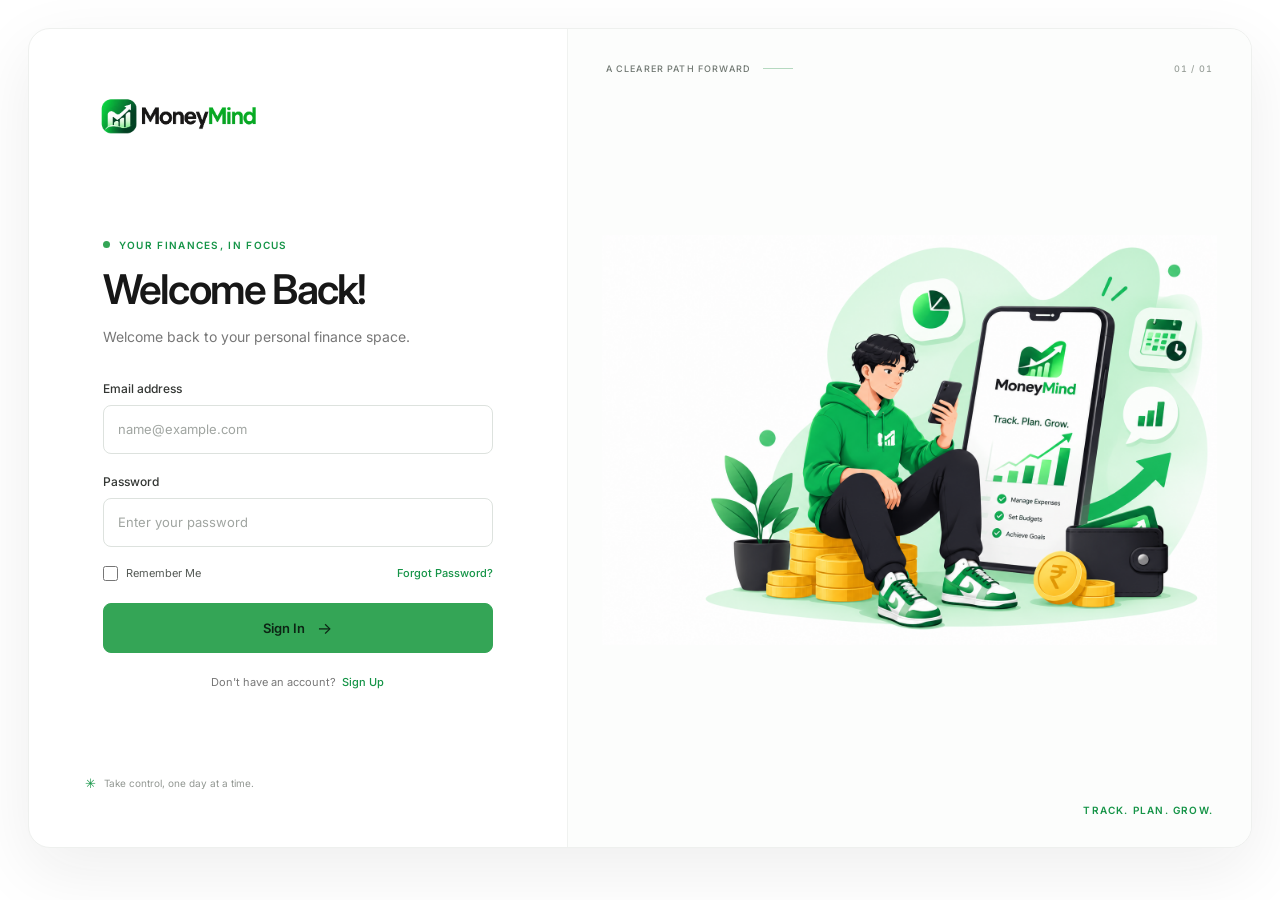
==== index.html @ e85c2cfb "create index page" ====
<!DOCTYPE html>
<html lang="en">
<head>
    <meta charset="UTF-8">
    <meta name="viewport" content="width=device-width, initial-scale=1.0">
    <meta name="theme-color" content="#FFFFFF">
    <meta name="description" content="Sign in to your MoneyMind personal finance space.">
    <title>Sign in — MoneyMind</title>
    <link rel="icon" type="image/png" href="images/MoneyMind%20Growth%20Monogram.png">
    <link rel="preconnect" href="https://fonts.googleapis.com">
    <link rel="preconnect" href="https://fonts.gstatic.com" crossorigin>
    <link href="https://fonts.googleapis.com/css2?family=Inter:wght@400;500;600;700&display=swap" rel="stylesheet">
    <link rel="stylesheet" href="style.css">
</head>
<body>
    <main class="login-shell">
        <section class="form-panel" aria-labelledby="login-title">
            <header class="brand-header">
                <a class="brand" href="#" aria-label="MoneyMind home">
                    <img src="images/moneyMind%20banner.png" alt="MoneyMind">
                </a>
            </header>

            <div class="form-content">
                <p class="welcome-label"><span></span> Your finances, in focus</p>
                <h1 id="login-title">Welcome Back!</h1>
                <p class="intro">Welcome back to your personal finance space.</p>

                <form class="login-form" action="dashboard.html" method="get">
                    <div class="field">
                        <label for="email">Email address</label>
                        <input id="email" type="email" autocomplete="email" placeholder="name@example.com">
                    </div>

                    <div class="field">
                        <label for="password">Password</label>
                        <input id="password" type="password" autocomplete="current-password" placeholder="Enter your password">
                    </div>

                    <div class="form-options">
                        <label class="remember-option" for="remember">
                            <input id="remember" type="checkbox">
                            <span>Remember Me</span>
                        </label>
                        <a class="text-link" href="#">Forgot Password?</a>
                    </div>

                    <button class="sign-in-button" type="submit">Sign In <span aria-hidden="true">→</span></button>
                </form>

                <p class="signup-prompt">Don't have an account? <a class="text-link" href="#">Sign Up</a></p>
            </div>

            <footer class="form-footer">
                <span class="secure-mark" aria-hidden="true">✳</span>
                <span>Take control, one day at a time.</span>
            </footer>
        </section>

        <aside class="visual-panel" aria-label="MoneyMind personal finance illustration">
            <div class="visual-heading">
                <span class="visual-kicker">A clearer path forward</span>
                <span class="visual-rule"></span>
                <span class="visual-index">01 / 01</span>
            </div>
            <img class="finance-illustration"
                src="images/MoneyMind%20side_image.png"
                alt="A person using MoneyMind to plan and track their finances">
            <p class="visual-caption">Track. Plan. Grow.</p>
        </aside>
    </main>
</body>
</html>
---- style.css ----
:root {
    color-scheme: light;
    --white: #FFFFFF;
    --black: #171717;
    --green: #34a556;
    --deep-green: #159447;
    --light-green: #EAFBF0;
    --grey: #777777;
    --line: #E8ECE9;
}

* {
    box-sizing: border-box;
}

html {
    min-height: 100%;
    background: var(--white);
}

body {
    min-height: 100vh;
    min-height: 100svh;
    margin: 0;
    padding: 28px;
    background: var(--white);
    color: var(--black);
    font-family: "Inter", Arial, sans-serif;
    -webkit-font-smoothing: antialiased;
}

a {
    color: inherit;
    text-decoration: none;
}

.login-shell {
    display: grid;
    width: min(1320px, 100%);
    min-height: min(820px, calc(100svh - 56px));
    grid-template-columns: minmax(390px, 0.88fr) minmax(0, 1.12fr);
    overflow: hidden;
    margin-inline: auto;
    border: 1px solid #EEF0EE;
    border-radius: 22px;
    background: var(--white);
    box-shadow: 0 22px 68px rgba(23, 23, 23, 0.075);
}

.form-panel {
    display: flex;
    min-width: 0;
    flex-direction: column;
    padding: clamp(32px, 4.4vw, 64px);
}

.brand-header {
    display: flex;
    align-items: flex-start;
}

.brand {
    display: inline-flex;
    align-items: center;
    width: 184px;
}

.brand img {
    display: block;
    width: 100%;
    height: auto;
    object-fit: contain;
}

.form-content {
    width: min(100%, 390px);
    margin: auto;
    padding: 48px 0;
}

.welcome-label {
    display: inline-flex;
    align-items: center;
    gap: 9px;
    margin: 0 0 15px;
    color: var(--deep-green);
    font-size: 10px;
    font-weight: 600;
    letter-spacing: 1.3px;
    text-transform: uppercase;
}

.welcome-label span {
    width: 7px;
    height: 7px;
    border-radius: 50%;
    background: var(--green);
}

h1 {
    margin: 0;
    color: var(--black);
    font-size: clamp(32px, 3.2vw, 42px);
    font-weight: 600;
    letter-spacing: -1.8px;
    line-height: 1.15;
}

.intro {
    margin: 12px 0 0;
    color: var(--grey);
    font-size: 14px;
    line-height: 1.7;
}

.login-form {
    display: grid;
    gap: 20px;
    margin-top: 32px;
}

.field {
    display: grid;
    gap: 9px;
}

.field > label {
    color: #333633;
    font-size: 12px;
    font-weight: 500;
}

.field input {
    width: 100%;
    height: 49px;
    padding: 0 14px;
    border: 1px solid #DDE2DE;
    border-radius: 8px;
    outline: none;
    background: var(--white);
    color: var(--black);
    font: inherit;
    font-size: 13px;
    transition: border-color 180ms ease, box-shadow 180ms ease;
}

.field input::placeholder {
    color: #A0A5A1;
}

.field input:focus {
    border-color: var(--deep-green);
    box-shadow: 0 0 0 3px var(--light-green);
}

.form-options {
    display: flex;
    align-items: center;
    justify-content: space-between;
    gap: 12px;
    margin-top: -1px;
}

.remember-option {
    display: inline-flex;
    align-items: center;
    gap: 8px;
    color: #555A56;
    cursor: pointer;
    font-size: 11px;
}

.remember-option input {
    width: 15px;
    height: 15px;
    margin: 0;
    accent-color: var(--deep-green);
    cursor: pointer;
}

.text-link {
    color: var(--deep-green);
    font-size: 11px;
    font-weight: 500;
    transition: color 160ms ease;
}

.text-link:hover {
    color: #0B6D32;
    text-decoration: underline;
    text-underline-offset: 3px;
}

.text-link:focus-visible,
.brand:focus-visible {
    outline: 2px solid var(--deep-green);
    outline-offset: 4px;
}

.sign-in-button {
    display: flex;
    width: 100%;
    min-height: 50px;
    align-items: center;
    justify-content: center;
    gap: 12px;
    margin-top: 2px;
    border: 1px solid var(--green);
    border-radius: 8px;
    background: var(--green);
    color: #0C2514;
    cursor: pointer;
    font: inherit;
    font-size: 13px;
    font-weight: 600;
    transition: background-color 180ms ease, border-color 180ms ease, transform 180ms ease;
}

.sign-in-button:hover {
    transform: translateY(-1px);
    border-color: var(--deep-green);
    background: #1DD653;
}

.sign-in-button:focus-visible {
    outline: 2px solid var(--deep-green);
    outline-offset: 3px;
}

.sign-in-button span {
    font-size: 16px;
    font-weight: 400;
    transition: transform 180ms ease;
}

.sign-in-button:hover span {
    transform: translateX(3px);
}

.signup-prompt {
    margin: 22px 0 0;
    color: var(--grey);
    text-align: center;
    font-size: 11px;
}

.signup-prompt .text-link {
    margin-left: 3px;
}

.form-footer {
    display: flex;
    align-items: center;
    gap: 8px;
    color: #929792;
    font-size: 10px;
}

.secure-mark {
    color: var(--deep-green);
    font-size: 13px;
}

.visual-panel {
    position: relative;
    display: flex;
    min-width: 0;
    min-height: 660px;
    flex-direction: column;
    align-items: center;
    justify-content: center;
    overflow: hidden;
    border-left: 1px solid #F0F2F0;
    background: #FCFDFC;
    padding: 66px 34px 62px;
}

.visual-heading {
    position: absolute;
    top: 34px;
    right: 38px;
    left: 38px;
    display: flex;
    align-items: center;
    gap: 12px;
    color: #6F7771;
    font-size: 9px;
    font-weight: 500;
    letter-spacing: 1.15px;
    text-transform: uppercase;
}

.visual-rule {
    width: 30px;
    height: 1px;
    background: #B5D9C0;
}

.visual-index {
    margin-left: auto;
    color: #9AA19B;
    font-variant-numeric: tabular-nums;
}

.finance-illustration {
    display: block;
    width: 100%;
    max-width: 700px;
    height: auto;
    max-height: 590px;
    object-fit: contain;
    animation: image-arrive 900ms 100ms ease both;
}

.visual-caption {
    position: absolute;
    right: 38px;
    bottom: 31px;
    margin: 0;
    color: var(--deep-green);
    font-size: 10px;
    font-weight: 600;
    letter-spacing: 1.2px;
    text-transform: uppercase;
}

@keyframes image-arrive {
    from {
        opacity: 0;
        transform: translateY(8px) scale(0.99);
    }

    to {
        opacity: 1;
        transform: translateY(0) scale(1);
    }
}

@media (max-width: 960px) {
    body {
        padding: 20px;
    }

    .login-shell {
        min-height: min(760px, calc(100svh - 40px));
        grid-template-columns: minmax(340px, 0.95fr) minmax(0, 1.05fr);
    }

    .form-panel {
        padding: 38px 34px;
    }

    .visual-panel {
        min-height: 620px;
        padding-inline: 22px;
    }

    .visual-heading {
        right: 24px;
        left: 24px;
    }

    .visual-caption {
        right: 24px;
    }
}

@media (max-width: 740px) {
    body {
        padding: 14px;
    }

    .login-shell {
        width: min(540px, 100%);
        min-height: auto;
        grid-template-columns: minmax(0, 1fr);
        border-radius: 18px;
    }

    .form-panel {
        min-height: 630px;
        padding: 30px clamp(24px, 8vw, 48px) 25px;
    }

    .brand {
        width: 166px;
    }

    .form-content {
        margin: auto;
        padding: 40px 0;
    }

    .visual-panel {
        min-height: 350px;
        border-top: 1px solid #F0F2F0;
        border-left: 0;
        padding: 48px 24px;
    }

    .visual-heading {
        top: 20px;
        right: 24px;
        left: 24px;
    }

    .finance-illustration {
        width: min(100%, 520px);
        max-height: 360px;
    }

    .visual-caption {
        right: 24px;
        bottom: 17px;
        font-size: 9px;
    }
}

@media (max-width: 420px) {
    body {
        padding: 10px;
    }

    .form-panel {
        min-height: 600px;
        padding-inline: 22px;
    }

    .form-content {
        padding-block: 34px;
    }

    h1 {
        font-size: 34px;
    }

    .visual-panel {
        min-height: 280px;
        padding-inline: 16px;
    }

    .visual-heading {
        right: 18px;
        left: 18px;
        font-size: 8px;
        letter-spacing: 0.8px;
    }

    .visual-rule {
        width: 18px;
    }

    .visual-caption {
        right: 18px;
    }
}

@media (prefers-reduced-motion: reduce) {
    *,
    *::before,
    *::after {
        animation-duration: 0.01ms !important;
        animation-iteration-count: 1 !important;
        scroll-behavior: auto !important;
        transition-duration: 0.01ms !important;
    }
}
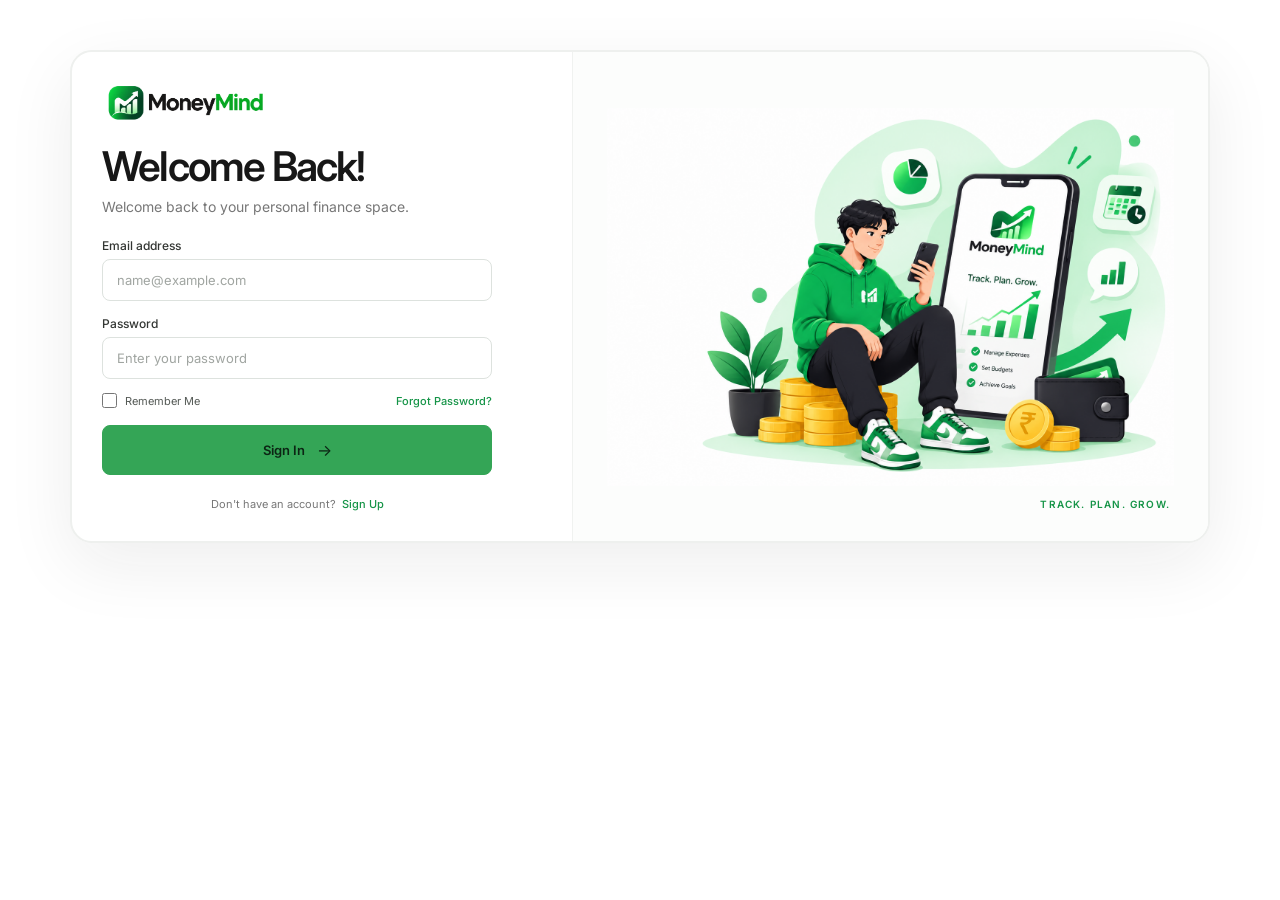
==== commit ead8a5e4: "now it is looking good" ====
--- a/index.html
+++ b/index.html
@@ -22,7 +22,6 @@
             </header>
 
             <div class="form-content">
-                <p class="welcome-label"><span></span> Your finances, in focus</p>
                 <h1 id="login-title">Welcome Back!</h1>
                 <p class="intro">Welcome back to your personal finance space.</p>
 
@@ -51,18 +50,9 @@
                 <p class="signup-prompt">Don't have an account? <a class="text-link" href="#">Sign Up</a></p>
             </div>
 
-            <footer class="form-footer">
-                <span class="secure-mark" aria-hidden="true">✳</span>
-                <span>Take control, one day at a time.</span>
-            </footer>
         </section>
 
         <aside class="visual-panel" aria-label="MoneyMind personal finance illustration">
-            <div class="visual-heading">
-                <span class="visual-kicker">A clearer path forward</span>
-                <span class="visual-rule"></span>
-                <span class="visual-index">01 / 01</span>
-            </div>
             <img class="finance-illustration"
                 src="images/MoneyMind%20side_image.png"
                 alt="A person using MoneyMind to plan and track their finances">
--- a/style.css
+++ b/style.css
@@ -16,13 +16,14 @@
 html {
     min-height: 100%;
     background: var(--white);
+    overflow: hidden;
 }
 
 body {
     min-height: 100vh;
     min-height: 100svh;
     margin: 0;
-    padding: 28px;
+    padding: 50px;
     background: var(--white);
     color: var(--black);
     font-family: "Inter", Arial, sans-serif;
@@ -36,12 +37,12 @@
 
 .login-shell {
     display: grid;
-    width: min(1320px, 100%);
-    min-height: min(820px, calc(100svh - 56px));
+    width: min(1150px, calc(100% - 40px));
+    min-height: 420px;
     grid-template-columns: minmax(390px, 0.88fr) minmax(0, 1.12fr);
     overflow: hidden;
     margin-inline: auto;
-    border: 1px solid #EEF0EE;
+    border: 2px solid #EEF0EE;
     border-radius: 22px;
     background: var(--white);
     box-shadow: 0 22px 68px rgba(23, 23, 23, 0.075);
@@ -49,14 +50,13 @@
 
 .form-panel {
     display: flex;
-    min-width: 0;
     flex-direction: column;
-    padding: clamp(32px, 4.4vw, 64px);
+    padding: 20px;
 }
 
 .brand-header {
     display: flex;
-    align-items: flex-start;
+    align-items: center;
 }
 
 .brand {
@@ -74,27 +74,7 @@
 
 .form-content {
     width: min(100%, 390px);
-    margin: auto;
-    padding: 48px 0;
-}
-
-.welcome-label {
-    display: inline-flex;
-    align-items: center;
-    gap: 9px;
-    margin: 0 0 15px;
-    color: var(--deep-green);
-    font-size: 10px;
-    font-weight: 600;
-    letter-spacing: 1.3px;
-    text-transform: uppercase;
-}
-
-.welcome-label span {
-    width: 7px;
-    height: 7px;
-    border-radius: 50%;
-    background: var(--green);
+    margin: 10px;
 }
 
 h1 {
@@ -107,7 +87,7 @@
 }
 
 .intro {
-    margin: 12px 0 0;
+    margin: 5px 0 0;
     color: var(--grey);
     font-size: 14px;
     line-height: 1.7;
@@ -115,13 +95,13 @@
 
 .login-form {
     display: grid;
-    gap: 20px;
-    margin-top: 32px;
+    gap: 15px;
+    margin-top: 19px;
 }
 
 .field {
     display: grid;
-    gap: 9px;
+    gap: 6px;
 }
 
 .field > label {
@@ -132,7 +112,7 @@
 
 .field input {
     width: 100%;
-    height: 49px;
+    height: 42px;
     padding: 0 14px;
     border: 1px solid #DDE2DE;
     border-radius: 8px;
@@ -248,14 +228,6 @@
     margin-left: 3px;
 }
 
-.form-footer {
-    display: flex;
-    align-items: center;
-    gap: 8px;
-    color: #929792;
-    font-size: 10px;
-}
-
 .secure-mark {
     color: var(--deep-green);
     font-size: 13px;
@@ -265,14 +237,14 @@
     position: relative;
     display: flex;
     min-width: 0;
-    min-height: 660px;
+    min-height: 420px;
     flex-direction: column;
     align-items: center;
     justify-content: center;
     overflow: hidden;
     border-left: 1px solid #F0F2F0;
     background: #FCFDFC;
-    padding: 66px 34px 62px;
+    padding: 40px 34px ;
 }
 
 .visual-heading {
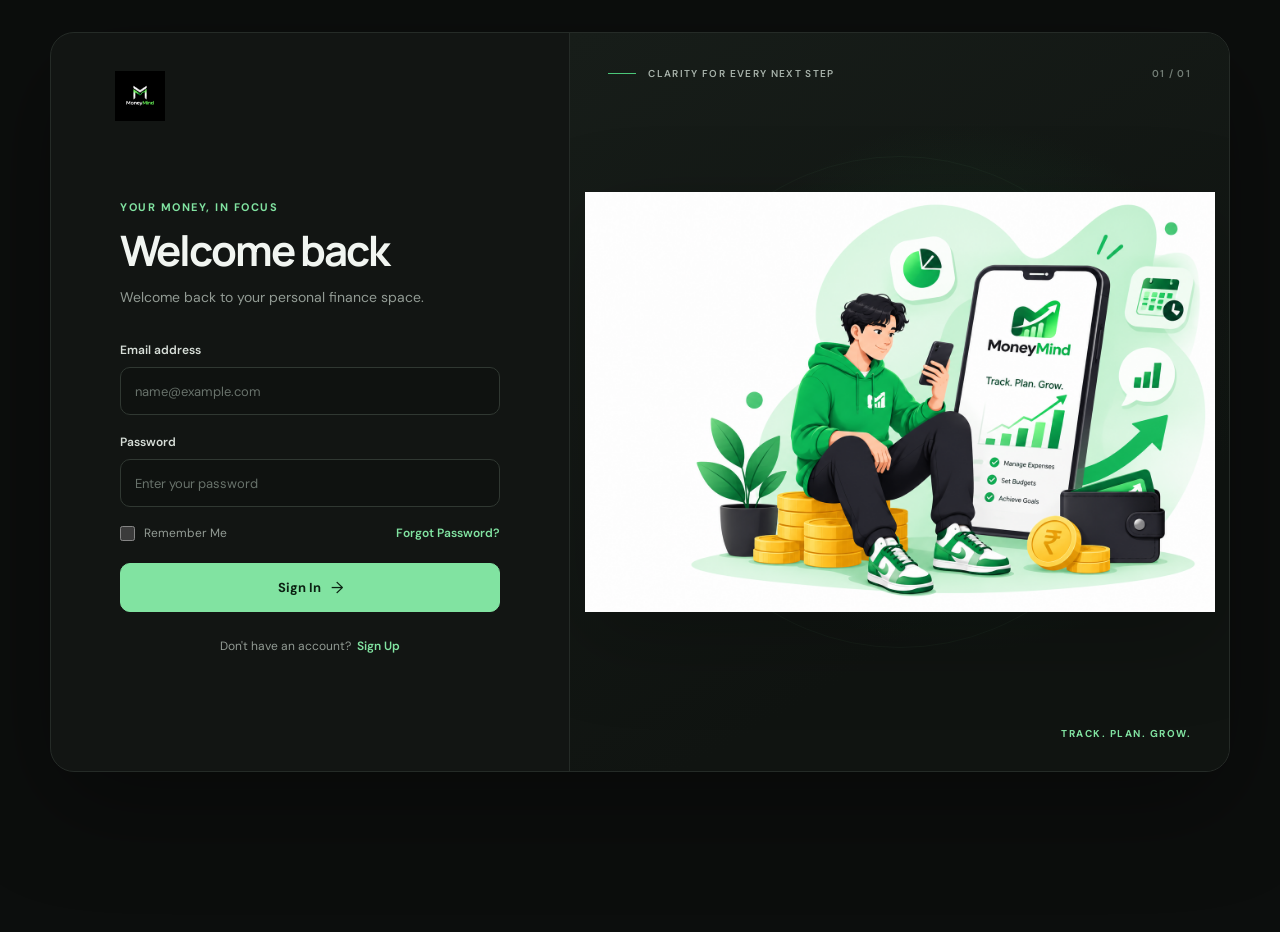
==== commit c2c49b19: "make some changes with IA agents and create all the remaing pages" ====
--- a/index.html
+++ b/index.html
@@ -3,9 +3,9 @@
 <head>
     <meta charset="UTF-8">
     <meta name="viewport" content="width=device-width, initial-scale=1.0">
-    <meta name="theme-color" content="#FFFFFF">
+    <meta name="theme-color" content="#0C0E0D">
     <meta name="description" content="Sign in to your MoneyMind personal finance space.">
-    <title>Sign in — MoneyMind</title>
+    <title>MoneyMind</title>
     <link rel="icon" type="image/png" href="images/MoneyMind%20Growth%20Monogram.png">
     <link rel="preconnect" href="https://fonts.googleapis.com">
     <link rel="preconnect" href="https://fonts.gstatic.com" crossorigin>
@@ -17,15 +17,16 @@
         <section class="form-panel" aria-labelledby="login-title">
             <header class="brand-header">
                 <a class="brand" href="#" aria-label="MoneyMind home">
-                    <img src="images/moneyMind%20banner.png" alt="MoneyMind">
+                    <img class="brand-logo-image" src="images/MoneyMind%20Growth%20Monogram.png" alt="MoneyMind">
                 </a>
             </header>
 
             <div class="form-content">
-                <h1 id="login-title">Welcome Back!</h1>
+                <p class="eyebrow">Your money, in focus</p>
+                <h1 id="login-title">Welcome back</h1>
                 <p class="intro">Welcome back to your personal finance space.</p>
 
-                <form class="login-form" action="dashboard.html" method="get">
+                <form class="login-form" method="get">
                     <div class="field">
                         <label for="email">Email address</label>
                         <input id="email" type="email" autocomplete="email" placeholder="name@example.com">
@@ -53,11 +54,17 @@
         </section>
 
         <aside class="visual-panel" aria-label="MoneyMind personal finance illustration">
+            <div class="visual-heading" aria-hidden="true">
+                <span class="visual-rule"></span>
+                <span>Clarity for every next step</span>
+                <span class="visual-index">01 / 01</span>
+            </div>
             <img class="finance-illustration"
                 src="images/MoneyMind%20side_image.png"
                 alt="A person using MoneyMind to plan and track their finances">
             <p class="visual-caption">Track. Plan. Grow.</p>
         </aside>
     </main>
+    <script src="./js/script.js"></script>
 </body>
 </html>
--- a/style.css
+++ b/style.css
@@ -1,12 +1,30 @@
+@import url("https://fonts.googleapis.com/css2?family=DM+Sans:wght@400;500;600;700&family=Manrope:wght@400;500;600;700;800&display=swap");
+
 :root {
-    color-scheme: light;
-    --white: #FFFFFF;
-    --black: #171717;
-    --green: #34a556;
-    --deep-green: #159447;
-    --light-green: #EAFBF0;
-    --grey: #777777;
-    --line: #E8ECE9;
+    color-scheme: dark;
+    --page: #0c0e0d;
+    --surface: #121513;
+    --surface-raised: #171b18;
+    --surface-hover: #1c211e;
+    --line: #252b27;
+    --line-soft: #1c211e;
+    --text: #f1f5f1;
+    --muted: #929b94;
+    --subtle: #657069;
+    --green: #81e3a1;
+    --green-strong: #4bc879;
+    --green-dark: #193b27;
+    --red: #f28a8a;
+    --amber: #e7bd72;
+    --blue: #88b9f4;
+    --font-body: "DM Sans", "Segoe UI", sans-serif;
+    --font-display: "Manrope", "DM Sans", sans-serif;
+    --radius: 12px;
+    font-family: var(--font-body);
+    font-synthesis: none;
+    text-rendering: optimizeLegibility;
+    -webkit-font-smoothing: antialiased;
+    -moz-osx-font-smoothing: grayscale;
 }
 
 * {
@@ -14,20 +32,24 @@
 }
 
 html {
+    min-width: 320px;
     min-height: 100%;
-    background: var(--white);
-    overflow: hidden;
+    scroll-behavior: smooth;
+    background: var(--page);
 }
 
 body {
+    min-width: 320px;
     min-height: 100vh;
-    min-height: 100svh;
     margin: 0;
-    padding: 50px;
-    background: var(--white);
-    color: var(--black);
-    font-family: "Inter", Arial, sans-serif;
-    -webkit-font-smoothing: antialiased;
+    background: var(--page);
+    color: var(--text);
+    font-family: var(--font-body);
+}
+
+button,
+input {
+    font: inherit;
 }
 
 a {
@@ -35,23 +57,39 @@
     text-decoration: none;
 }
 
+button,
+a,
+input {
+    -webkit-tap-highlight-color: transparent;
+}
+
+:focus-visible {
+    outline: 2px solid var(--green);
+    outline-offset: 3px;
+}
+
+svg {
+    display: block;
+}
+
+/* Sign in */
 .login-shell {
     display: grid;
-    width: min(1150px, calc(100% - 40px));
-    min-height: 420px;
+    width: min(1180px, calc(100% - 64px));
+    min-height: min(740px, calc(100svh - 64px));
     grid-template-columns: minmax(390px, 0.88fr) minmax(0, 1.12fr);
     overflow: hidden;
-    margin-inline: auto;
-    border: 2px solid #EEF0EE;
-    border-radius: 22px;
-    background: var(--white);
-    box-shadow: 0 22px 68px rgba(23, 23, 23, 0.075);
+    margin: 32px auto;
+    border: 1px solid var(--line);
+    border-radius: 24px;
+    background: var(--surface);
+    box-shadow: 0 32px 100px rgba(0, 0, 0, 0.35);
 }
 
 .form-panel {
     display: flex;
     flex-direction: column;
-    padding: 20px;
+    padding: 38px clamp(32px, 5vw, 68px);
 }
 
 .brand-header {
@@ -60,12 +98,13 @@
 }
 
 .brand {
-    display: inline-flex;
-    align-items: center;
-    width: 184px;
-}
-
-.brand img {
+    display: block;
+    width: min(50px, 100%);
+    border-radius: 6px;
+}
+
+.brand-logo-image,
+.sidebar-logo {
     display: block;
     width: 100%;
     height: auto;
@@ -73,64 +112,75 @@
 }
 
 .form-content {
-    width: min(100%, 390px);
-    margin: 10px;
-}
-
-h1 {
+    width: min(100%, 380px);
+    margin: auto;
+    padding: 64px 0;
+}
+
+.eyebrow {
+    margin: 0 0 12px;
+    color: var(--green);
+    font-size: 11px;
+    font-weight: 700;
+    letter-spacing: 1.5px;
+    text-transform: uppercase;
+}
+
+.form-content h1 {
     margin: 0;
-    color: var(--black);
-    font-size: clamp(32px, 3.2vw, 42px);
-    font-weight: 600;
-    letter-spacing: -1.8px;
+    color: var(--text);
+    font-family: var(--font-display);
+    font-size: clamp(32px, 3.4vw, 42px);
+    font-weight: 700;
+    letter-spacing: -1.9px;
     line-height: 1.15;
 }
 
 .intro {
-    margin: 5px 0 0;
-    color: var(--grey);
+    margin: 12px 0 0;
+    color: var(--muted);
     font-size: 14px;
     line-height: 1.7;
 }
 
 .login-form {
     display: grid;
-    gap: 15px;
-    margin-top: 19px;
+    gap: 19px;
+    margin-top: 32px;
 }
 
 .field {
     display: grid;
-    gap: 6px;
+    gap: 9px;
 }
 
 .field > label {
-    color: #333633;
+    color: #d7ded8;
     font-size: 12px;
-    font-weight: 500;
+    font-weight: 600;
 }
 
 .field input {
     width: 100%;
-    height: 42px;
+    height: 48px;
     padding: 0 14px;
-    border: 1px solid #DDE2DE;
-    border-radius: 8px;
+    border: 1px solid #303832;
+    border-radius: 10px;
     outline: none;
-    background: var(--white);
-    color: var(--black);
-    font: inherit;
+    background: #0f1210;
+    color: var(--text);
     font-size: 13px;
-    transition: border-color 180ms ease, box-shadow 180ms ease;
+    transition: border-color 180ms ease, box-shadow 180ms ease, background 180ms ease;
 }
 
 .field input::placeholder {
-    color: #A0A5A1;
+    color: #68726b;
 }
 
 .field input:focus {
-    border-color: var(--deep-green);
-    box-shadow: 0 0 0 3px var(--light-green);
+    border-color: var(--green-strong);
+    background: #111612;
+    box-shadow: 0 0 0 3px rgba(129, 227, 161, 0.11);
 }
 
 .form-options {
@@ -144,67 +194,55 @@
 .remember-option {
     display: inline-flex;
     align-items: center;
-    gap: 8px;
-    color: #555A56;
+    gap: 9px;
+    color: var(--muted);
     cursor: pointer;
-    font-size: 11px;
+    font-size: 12px;
 }
 
 .remember-option input {
     width: 15px;
     height: 15px;
     margin: 0;
-    accent-color: var(--deep-green);
+    accent-color: var(--green-strong);
     cursor: pointer;
 }
 
 .text-link {
-    color: var(--deep-green);
-    font-size: 11px;
-    font-weight: 500;
+    color: var(--green);
+    font-size: 12px;
+    font-weight: 600;
     transition: color 160ms ease;
 }
 
 .text-link:hover {
-    color: #0B6D32;
+    color: #b1f3c3;
     text-decoration: underline;
     text-underline-offset: 3px;
 }
 
-.text-link:focus-visible,
-.brand:focus-visible {
-    outline: 2px solid var(--deep-green);
-    outline-offset: 4px;
-}
-
 .sign-in-button {
     display: flex;
     width: 100%;
-    min-height: 50px;
+    min-height: 49px;
     align-items: center;
     justify-content: center;
-    gap: 12px;
-    margin-top: 2px;
+    gap: 10px;
+    margin-top: 3px;
     border: 1px solid var(--green);
-    border-radius: 8px;
+    border-radius: 10px;
     background: var(--green);
-    color: #0C2514;
+    color: #0b2112;
     cursor: pointer;
-    font: inherit;
     font-size: 13px;
-    font-weight: 600;
+    font-weight: 700;
     transition: background-color 180ms ease, border-color 180ms ease, transform 180ms ease;
 }
 
 .sign-in-button:hover {
     transform: translateY(-1px);
-    border-color: var(--deep-green);
-    background: #1DD653;
-}
-
-.sign-in-button:focus-visible {
-    outline: 2px solid var(--deep-green);
-    outline-offset: 3px;
+    border-color: #9af0b4;
+    background: #9af0b4;
 }
 
 .sign-in-button span {
@@ -218,81 +256,106 @@
 }
 
 .signup-prompt {
-    margin: 22px 0 0;
-    color: var(--grey);
+    margin: 26px 0 0;
+    color: var(--muted);
     text-align: center;
-    font-size: 11px;
+    font-size: 12px;
 }
 
 .signup-prompt .text-link {
     margin-left: 3px;
 }
 
-.secure-mark {
-    color: var(--deep-green);
-    font-size: 13px;
-}
-
 .visual-panel {
     position: relative;
     display: flex;
     min-width: 0;
-    min-height: 420px;
+    min-height: 580px;
     flex-direction: column;
     align-items: center;
     justify-content: center;
     overflow: hidden;
-    border-left: 1px solid #F0F2F0;
-    background: #FCFDFC;
-    padding: 40px 34px ;
+    border-left: 1px solid var(--line);
+    background:
+        radial-gradient(ellipse at 60% 48%, rgba(35, 113, 62, 0.27), transparent 49%),
+        linear-gradient(150deg, #171d19, #101411 72%);
+    padding: 48px;
+}
+
+.visual-panel::before,
+.visual-panel::after {
+    position: absolute;
+    width: 380px;
+    height: 380px;
+    border: 1px solid rgba(129, 227, 161, 0.08);
+    border-radius: 50%;
+    content: "";
+    pointer-events: none;
+}
+
+.visual-panel::before {
+    top: 50%;
+    left: 50%;
+    transform: translate(-50%, -50%);
+}
+
+.visual-panel::after {
+    width: 490px;
+    height: 490px;
+    border-color: rgba(129, 227, 161, 0.045);
 }
 
 .visual-heading {
     position: absolute;
+    z-index: 1;
     top: 34px;
     right: 38px;
     left: 38px;
     display: flex;
     align-items: center;
     gap: 12px;
-    color: #6F7771;
-    font-size: 9px;
-    font-weight: 500;
-    letter-spacing: 1.15px;
+    color: #a7b2aa;
+    font-size: 10px;
+    font-weight: 600;
+    letter-spacing: 1.35px;
     text-transform: uppercase;
 }
 
 .visual-rule {
-    width: 30px;
+    width: 28px;
     height: 1px;
-    background: #B5D9C0;
+    background: var(--green-strong);
 }
 
 .visual-index {
     margin-left: auto;
-    color: #9AA19B;
+    color: #727d75;
     font-variant-numeric: tabular-nums;
 }
 
 .finance-illustration {
+    position: relative;
+    z-index: 1;
     display: block;
-    width: 100%;
-    max-width: 700px;
+    width: 112%;
+    max-width: 650px;
     height: auto;
-    max-height: 590px;
+    max-height: 580px;
     object-fit: contain;
+    filter: drop-shadow(0 26px 44px rgba(0, 0, 0, 0.22));
     animation: image-arrive 900ms 100ms ease both;
 }
 
 .visual-caption {
     position: absolute;
+    z-index: 1;
     right: 38px;
     bottom: 31px;
     margin: 0;
-    color: var(--deep-green);
+    color: var(--green);
     font-size: 10px;
-    font-weight: 600;
-    letter-spacing: 1.2px;
+    font-weight: 700;
+    letter-spacing: 1.5px;
     text-transform: uppercase;
 }
 
@@ -308,122 +371,1258 @@
     }
 }
 
-@media (max-width: 960px) {
-    body {
+/* Dashboard */
+.dashboard-shell {
+    min-height: 100vh;
+}
+
+.sidebar {
+    position: fixed;
+    z-index: 3;
+    inset: 0 auto 0 0;
+    display: flex;
+    width: 238px;
+    flex-direction: column;
+    border-right: 1px solid var(--line-soft);
+    background: #0f1210;
+    padding: 27px 16px 18px;
+}
+
+.sidebar-brand {
+    display: block;
+    width: 100%;
+    max-width: 80px;
+    padding: 0 9px 31px;
+}
+
+.sidebar-logo {
+    border-radius: 5px;
+}
+
+.nav-label {
+    margin: 0 10px 10px;
+    color: var(--subtle);
+    font-size: 9px;
+    font-weight: 700;
+    letter-spacing: 1.5px;
+    text-transform: uppercase;
+}
+
+.primary-nav {
+    display: grid;
+    gap: 4px;
+}
+
+.nav-link {
+    display: flex;
+    min-height: 41px;
+    align-items: center;
+    gap: 12px;
+    border: 1px solid transparent;
+    border-radius: 9px;
+    color: #9aa39c;
+    padding: 0 11px;
+    font-size: 12px;
+    font-weight: 500;
+    transition: color 160ms ease, background 160ms ease, border-color 160ms ease;
+}
+
+.nav-link svg {
+    width: 17px;
+    height: 17px;
+    color: #7e8981;
+}
+
+.nav-link:hover {
+    background: #171b18;
+    color: var(--text);
+}
+
+.nav-link[aria-current="page"] {
+    border-color: rgba(129, 227, 161, 0.13);
+    background: rgba(129, 227, 161, 0.08);
+    color: var(--green);
+}
+
+.nav-link[aria-current="page"] svg {
+    color: var(--green);
+}
+
+.nav-badge {
+    margin-left: auto;
+    border: 1px solid #303832;
+    border-radius: 5px;
+    color: #929b94;
+    padding: 2px 6px;
+    font-size: 9px;
+}
+
+.sidebar-spacer {
+    flex: 1;
+}
+
+.sidebar-bottom {
+    display: grid;
+    gap: 15px;
+}
+
+.upgrade-card {
+    border: 1px solid #26332a;
+    border-radius: 12px;
+    background: linear-gradient(140deg, rgba(42, 91, 56, 0.28), rgba(22, 30, 24, 0.7));
+    padding: 14px;
+}
+
+.upgrade-icon {
+    display: grid;
+    width: 27px;
+    height: 27px;
+    place-items: center;
+    border: 1px solid rgba(129, 227, 161, 0.16);
+    border-radius: 8px;
+    background: rgba(129, 227, 161, 0.08);
+    color: var(--green);
+}
+
+.upgrade-icon svg {
+    width: 15px;
+    height: 15px;
+}
+
+.upgrade-card strong {
+    display: block;
+    margin-top: 11px;
+    font-size: 11px;
+    font-weight: 600;
+}
+
+.upgrade-card p {
+    margin: 5px 0 0;
+    color: var(--muted);
+    font-size: 10px;
+    line-height: 1.55;
+}
+
+.upgrade-link {
+    display: inline-flex;
+    margin-top: 11px;
+    color: var(--green);
+    font-size: 10px;
+    font-weight: 700;
+}
+
+.profile-card {
+    display: flex;
+    align-items: center;
+    gap: 10px;
+    border-top: 1px solid var(--line-soft);
+    padding: 15px 3px 0;
+}
+
+.avatar {
+    display: grid;
+    width: 33px;
+    height: 33px;
+    flex: 0 0 auto;
+    place-items: center;
+    border: 1px solid #34463a;
+    border-radius: 50%;
+    background: linear-gradient(145deg, #293d30, #1a251e);
+    color: #c6efd1;
+    font-size: 11px;
+    font-weight: 700;
+}
+
+.profile-copy {
+    display: grid;
+    gap: 2px;
+}
+
+.profile-copy strong {
+    font-size: 11px;
+    font-weight: 600;
+}
+
+.profile-copy span {
+    color: var(--muted);
+    font-size: 10px;
+}
+
+.profile-exit {
+    display: grid;
+    width: 31px;
+    height: 31px;
+    flex: 0 0 auto;
+    place-items: center;
+    margin-left: auto;
+    border: 1px solid transparent;
+    border-radius: 8px;
+    color: var(--muted);
+    transition: background 160ms ease, color 160ms ease;
+}
+
+.profile-exit svg {
+    width: 16px;
+    height: 16px;
+}
+
+.profile-exit:hover {
+    background: var(--surface-hover);
+    color: var(--text);
+}
+
+.main-area {
+    min-height: 100vh;
+    margin-left: 238px;
+}
+
+.topbar {
+    position: sticky;
+    z-index: 2;
+    top: 0;
+    display: flex;
+    min-height: 66px;
+    align-items: center;
+    justify-content: space-between;
+    gap: 20px;
+    border-bottom: 1px solid var(--line-soft);
+    background: rgba(12, 14, 13, 0.88);
+    padding: 0 clamp(24px, 4vw, 54px);
+    backdrop-filter: blur(18px);
+}
+
+.breadcrumb {
+    display: flex;
+    align-items: center;
+    gap: 9px;
+    color: #778179;
+    font-size: 11px;
+}
+
+.breadcrumb svg {
+    width: 13px;
+    height: 13px;
+    color: #57625a;
+}
+
+.breadcrumb strong {
+    color: #d5ddd6;
+    font-weight: 600;
+}
+
+.topbar-actions {
+    display: flex;
+    align-items: center;
+    gap: 10px;
+}
+
+.topbar-date {
+    display: flex;
+    align-items: center;
+    gap: 8px;
+    border: 1px solid var(--line);
+    border-radius: 8px;
+    color: #c1c9c2;
+    padding: 8px 11px;
+    font-size: 10px;
+}
+
+.topbar-date svg,
+.notification-button svg {
+    width: 15px;
+    height: 15px;
+    color: #9aa59c;
+}
+
+.notification-button {
+    position: relative;
+    display: grid;
+    width: 34px;
+    height: 34px;
+    place-items: center;
+    border: 1px solid var(--line);
+    border-radius: 9px;
+    background: transparent;
+}
+
+.notification-button::after {
+    position: absolute;
+    top: 7px;
+    right: 7px;
+    width: 5px;
+    height: 5px;
+    border: 1px solid var(--page);
+    border-radius: 50%;
+    background: var(--green);
+    content: "";
+}
+
+.dashboard-content {
+    width: min(1320px, 100%);
+    margin: 0 auto;
+    padding: 36px clamp(24px, 4vw, 54px) 48px;
+}
+
+.page-heading {
+    display: flex;
+    align-items: flex-end;
+    justify-content: space-between;
+    gap: 20px;
+    margin-bottom: 25px;
+}
+
+.page-heading h1 {
+    margin: 0;
+    font-family: var(--font-display);
+    font-size: clamp(24px, 2.4vw, 30px);
+    font-weight: 700;
+    letter-spacing: -1.2px;
+    line-height: 1.2;
+}
+
+.page-heading p {
+    margin: 7px 0 0;
+    color: var(--muted);
+    font-size: 11px;
+    line-height: 1.6;
+}
+
+.period-pill {
+    display: inline-flex;
+    min-height: 34px;
+    align-items: center;
+    gap: 8px;
+    border: 1px solid var(--line);
+    border-radius: 8px;
+    color: #c3ccc4;
+    padding: 0 11px;
+    white-space: nowrap;
+    font-size: 10px;
+}
+
+.period-pill svg {
+    width: 14px;
+    height: 14px;
+    color: var(--muted);
+}
+
+.metric-grid {
+    display: grid;
+    grid-template-columns: repeat(4, minmax(0, 1fr));
+    gap: 13px;
+    margin-bottom: 15px;
+}
+
+.metric-card,
+.panel {
+    border: 1px solid var(--line);
+    border-radius: 11px;
+    background: var(--surface);
+}
+
+.metric-card {
+    position: relative;
+    min-width: 0;
+    overflow: hidden;
+    padding: 17px 18px 16px;
+}
+
+.metric-card::after {
+    position: absolute;
+    top: -34px;
+    right: -30px;
+    width: 100px;
+    height: 100px;
+    border-radius: 50%;
+    background: rgba(129, 227, 161, 0.035);
+    content: "";
+}
+
+.metric-top {
+    display: flex;
+    align-items: center;
+    justify-content: space-between;
+    gap: 9px;
+}
+
+.metric-label {
+    color: #a0aaa2;
+    font-size: 10px;
+    font-weight: 500;
+}
+
+.metric-icon {
+    display: grid;
+    width: 29px;
+    height: 29px;
+    place-items: center;
+    border: 1px solid rgba(129, 227, 161, 0.12);
+    border-radius: 9px;
+    background: rgba(129, 227, 161, 0.07);
+    color: var(--green);
+}
+
+.metric-icon svg {
+    width: 15px;
+    height: 15px;
+}
+
+.metric-card.expenses .metric-icon {
+    border-color: rgba(242, 138, 138, 0.13);
+    background: rgba(242, 138, 138, 0.07);
+    color: var(--red);
+}
+
+.metric-value {
+    display: block;
+    margin-top: 15px;
+    font-family: var(--font-display);
+    font-size: clamp(20px, 2vw, 27px);
+    font-weight: 700;
+    letter-spacing: -1.15px;
+    line-height: 1.1;
+    font-variant-numeric: tabular-nums;
+}
+
+.metric-bottom {
+    display: flex;
+    align-items: center;
+    flex-wrap: wrap;
+    gap: 7px;
+    margin-top: 11px;
+    color: var(--muted);
+    font-size: 9px;
+}
+
+.trend-positive,
+.trend-negative {
+    display: inline-flex;
+    align-items: center;
+    gap: 3px;
+    color: var(--green);
+    font-weight: 600;
+}
+
+.trend-negative {
+    color: var(--red);
+}
+
+.trend-positive svg,
+.trend-negative svg {
+    width: 11px;
+    height: 11px;
+}
+
+.dashboard-grid {
+    display: grid;
+    grid-template-columns: minmax(0, 1.55fr) minmax(265px, 0.85fr);
+    gap: 14px;
+    margin-bottom: 14px;
+}
+
+.panel {
+    min-width: 0;
+    padding: 18px;
+}
+
+.panel-heading {
+    display: flex;
+    align-items: flex-start;
+    justify-content: space-between;
+    gap: 12px;
+}
+
+.panel-title {
+    margin: 0;
+    color: #e5ebe6;
+    font-family: var(--font-display);
+    font-size: 12px;
+    font-weight: 700;
+    letter-spacing: -0.2px;
+}
+
+.panel-subtitle {
+    margin: 5px 0 0;
+    color: var(--muted);
+    font-size: 9px;
+}
+
+.chart-legend {
+    display: flex;
+    align-items: center;
+    gap: 13px;
+    color: #a6afa8;
+    font-size: 9px;
+}
+
+.legend-item {
+    display: inline-flex;
+    align-items: center;
+    gap: 6px;
+}
+
+.legend-dot {
+    width: 7px;
+    height: 7px;
+    border-radius: 50%;
+    background: var(--green);
+}
+
+.legend-dot.expense {
+    background: #75917e;
+}
+
+.chart-total {
+    margin-top: 17px;
+    font-family: var(--font-display);
+    font-size: 23px;
+    font-weight: 700;
+    letter-spacing: -0.9px;
+    font-variant-numeric: tabular-nums;
+}
+
+.chart-total span {
+    margin-left: 7px;
+    color: var(--muted);
+    font-family: var(--font-body);
+    font-size: 9px;
+    font-weight: 400;
+    letter-spacing: 0;
+}
+
+.comparison-chart {
+    width: 100%;
+    height: 173px;
+    margin-top: 9px;
+    overflow: visible;
+}
+
+.chart-gridline {
+    stroke: #242b26;
+    stroke-dasharray: 3 5;
+    stroke-width: 1;
+}
+
+.chart-axis-label {
+    fill: #778179;
+    font-family: var(--font-body);
+    font-size: 9px;
+}
+
+.chart-income {
+    fill: none;
+    stroke: #81e3a1;
+    stroke-linecap: round;
+    stroke-linejoin: round;
+    stroke-width: 2.5;
+}
+
+.chart-expense {
+    fill: none;
+    stroke: #728b78;
+    stroke-linecap: round;
+    stroke-linejoin: round;
+    stroke-width: 2;
+}
+
+.chart-marker {
+    fill: var(--page);
+    stroke: #81e3a1;
+    stroke-width: 2;
+}
+
+.spending-panel {
+    display: flex;
+    flex-direction: column;
+}
+
+.spending-score {
+    display: flex;
+    align-items: center;
+    gap: 15px;
+    margin: 18px 0 16px;
+}
+
+.donut-chart {
+    position: relative;
+    display: grid;
+    width: 112px;
+    height: 112px;
+    flex: 0 0 auto;
+    place-items: center;
+    border-radius: 50%;
+    background: conic-gradient(
+        #82e2a1 0 33%,
+        #6daf83 33% 55%,
+        #5f7387 55% 72%,
+        #bfa66b 72% 85%,
+        #695e79 85% 94%,
+        #343c36 94% 100%
+    );
+}
+
+.donut-chart::after {
+    position: absolute;
+    inset: 11px;
+    border: 1px solid #252b27;
+    border-radius: 50%;
+    background: #141815;
+    content: "";
+}
+
+.donut-center {
+    position: relative;
+    z-index: 1;
+    text-align: center;
+}
+
+.donut-center strong {
+    display: block;
+    font-family: var(--font-display);
+    font-size: 15px;
+    letter-spacing: -0.5px;
+}
+
+.donut-center span {
+    display: block;
+    margin-top: 3px;
+    color: var(--muted);
+    font-size: 8px;
+}
+
+.top-category {
+    min-width: 0;
+}
+
+.top-category span {
+    color: var(--muted);
+    font-size: 9px;
+}
+
+.top-category strong {
+    display: block;
+    margin-top: 6px;
+    font-size: 12px;
+    font-weight: 600;
+}
+
+.top-category b {
+    display: block;
+    margin-top: 6px;
+    color: var(--green);
+    font-family: var(--font-display);
+    font-size: 17px;
+    font-weight: 700;
+    letter-spacing: -0.4px;
+}
+
+.category-list {
+    display: grid;
+    gap: 12px;
+    margin-top: auto;
+}
+
+.category-row {
+    display: grid;
+    grid-template-columns: minmax(0, 1fr) auto;
+    align-items: center;
+    gap: 7px 10px;
+}
+
+.category-name {
+    display: inline-flex;
+    min-width: 0;
+    align-items: center;
+    gap: 7px;
+    overflow: hidden;
+    color: #c6cec7;
+    white-space: nowrap;
+    text-overflow: ellipsis;
+    font-size: 9px;
+}
+
+.category-dot {
+    width: 7px;
+    height: 7px;
+    flex: 0 0 auto;
+    border-radius: 50%;
+    background: #82e2a1;
+}
+
+.category-dot.food {
+    background: #6daf83;
+}
+
+.category-dot.transport {
+    background: #5f7387;
+}
+
+.category-dot.shopping {
+    background: #bfa66b;
+}
+
+.category-dot.health {
+    background: #a08fb2;
+}
+
+.category-amount {
+    color: #d4dcd5;
+    font-size: 9px;
+    font-variant-numeric: tabular-nums;
+}
+
+.category-track {
+    height: 3px;
+    grid-column: 1 / -1;
+    overflow: hidden;
+    border-radius: 4px;
+    background: #252c27;
+}
+
+.category-fill {
+    display: block;
+    height: 100%;
+    border-radius: inherit;
+    background: #82e2a1;
+}
+
+.category-fill.food {
+    background: #6daf83;
+}
+
+.category-fill.transport {
+    background: #5f7387;
+}
+
+.category-fill.shopping {
+    background: #bfa66b;
+}
+
+.category-fill.health {
+    background: #a08fb2;
+}
+
+.lower-grid {
+    display: grid;
+    grid-template-columns: minmax(0, 1.55fr) minmax(265px, 0.85fr);
+    gap: 14px;
+}
+
+.transaction-panel {
+    overflow: hidden;
+    padding: 0;
+}
+
+.transaction-panel .panel-heading {
+    align-items: center;
+    padding: 17px 18px 15px;
+}
+
+.subtle-link {
+    color: var(--green);
+    font-size: 9px;
+    font-weight: 600;
+}
+
+.subtle-link:hover {
+    color: #b1f3c3;
+}
+
+.table-scroll {
+    overflow-x: auto;
+    scrollbar-color: #374139 transparent;
+    scrollbar-width: thin;
+}
+
+.transaction-table {
+    width: 100%;
+    border-collapse: collapse;
+    text-align: left;
+    white-space: nowrap;
+}
+
+.transaction-table th {
+    border-block: 1px solid var(--line-soft);
+    background: rgba(12, 14, 13, 0.38);
+    color: #778179;
+    padding: 9px 12px;
+    font-size: 8px;
+    font-weight: 600;
+    letter-spacing: 0.6px;
+    text-transform: uppercase;
+}
+
+.transaction-table th:first-child,
+.transaction-table td:first-child {
+    padding-left: 18px;
+}
+
+.transaction-table th:last-child,
+.transaction-table td:last-child {
+    padding-right: 18px;
+    text-align: right;
+}
+
+.transaction-table td {
+    border-bottom: 1px solid rgba(37, 43, 39, 0.65);
+    color: #c3ccc4;
+    padding: 11px 12px;
+    font-size: 9px;
+}
+
+.transaction-table tbody tr:last-child td {
+    border-bottom: 0;
+}
+
+.transaction-name {
+    display: flex;
+    align-items: center;
+    gap: 9px;
+    color: #e1e7e2;
+    font-weight: 600;
+}
+
+.transaction-icon {
+    display: grid;
+    width: 27px;
+    height: 27px;
+    flex: 0 0 auto;
+    place-items: center;
+    border: 1px solid #303832;
+    border-radius: 8px;
+    background: #1a201b;
+    color: #b2c4b5;
+}
+
+.transaction-icon svg {
+    width: 14px;
+    height: 14px;
+}
+
+.transaction-icon.income {
+    border-color: rgba(129, 227, 161, 0.14);
+    background: rgba(129, 227, 161, 0.07);
+    color: var(--green);
+}
+
+.transaction-merchant {
+    display: grid;
+    gap: 3px;
+}
+
+.transaction-merchant span {
+    color: var(--muted);
+    font-size: 8px;
+    font-weight: 400;
+}
+
+.transaction-category {
+    color: #98a39a;
+}
+
+.transaction-amount {
+    color: #f0a2a2;
+    font-variant-numeric: tabular-nums;
+    font-weight: 600;
+}
+
+.transaction-amount.income {
+    color: var(--green);
+}
+
+.transaction-date {
+    color: #89938b;
+}
+
+.summary-panel {
+    display: flex;
+    flex-direction: column;
+}
+
+.summary-balance {
+    display: flex;
+    align-items: flex-end;
+    justify-content: space-between;
+    gap: 10px;
+    margin: 18px 0 14px;
+}
+
+.summary-balance span {
+    color: var(--muted);
+    font-size: 9px;
+}
+
+.summary-balance strong {
+    display: block;
+    margin-top: 5px;
+    font-family: var(--font-display);
+    font-size: 20px;
+    font-weight: 700;
+    letter-spacing: -0.8px;
+}
+
+.summary-balance .trend-positive {
+    font-size: 9px;
+}
+
+.summary-bars {
+    display: grid;
+    grid-template-columns: repeat(6, minmax(0, 1fr));
+    align-items: end;
+    gap: 10px;
+    height: 94px;
+    border-bottom: 1px solid var(--line);
+    padding: 0 4px;
+}
+
+.summary-month {
+    display: flex;
+    height: 100%;
+    flex-direction: column;
+    align-items: center;
+    justify-content: flex-end;
+    gap: 6px;
+}
+
+.summary-month-bars {
+    display: flex;
+    width: 100%;
+    height: 70px;
+    align-items: flex-end;
+    justify-content: center;
+    gap: 3px;
+}
+
+.summary-month-bars i {
+    width: min(11px, 42%);
+    border-radius: 3px 3px 0 0;
+    background: #70977a;
+}
+
+.summary-month-bars i:last-child {
+    background: #363e38;
+}
+
+.summary-month.current .summary-month-bars i:first-child {
+    background: #81e3a1;
+}
+
+.summary-month.current .summary-month-bars i:last-child {
+    background: #66776a;
+}
+
+.summary-month span {
+    transform: translateY(1px);
+    color: #778179;
+    font-size: 8px;
+}
+
+.summary-note {
+    margin: auto 0 0;
+    border: 1px solid rgba(129, 227, 161, 0.11);
+    border-radius: 9px;
+    background: rgba(129, 227, 161, 0.045);
+    color: #aeb9b0;
+    padding: 10px 11px;
+    font-size: 9px;
+    line-height: 1.6;
+}
+
+.summary-note strong {
+    color: var(--green);
+    font-weight: 600;
+}
+
+@media (min-width: 1500px) {
+    .dashboard-content {
+        padding-top: 44px;
+    }
+
+    .metric-card {
         padding: 20px;
     }
 
+    .panel {
+        padding: 21px;
+    }
+
+    .comparison-chart {
+        height: 190px;
+    }
+}
+
+@media (max-width: 1120px) {
+    .sidebar {
+        width: 208px;
+        padding-inline: 12px;
+    }
+
+    .main-area {
+        margin-left: 208px;
+    }
+
+    .metric-grid {
+        grid-template-columns: repeat(2, minmax(0, 1fr));
+    }
+
+    .dashboard-grid,
+    .lower-grid {
+        grid-template-columns: minmax(0, 1.3fr) minmax(250px, 0.9fr);
+    }
+}
+
+@media (max-width: 900px) {
     .login-shell {
-        min-height: min(760px, calc(100svh - 40px));
-        grid-template-columns: minmax(340px, 0.95fr) minmax(0, 1.05fr);
+        width: min(720px, calc(100% - 40px));
+        min-height: min(740px, calc(100svh - 40px));
+        grid-template-columns: minmax(330px, 0.94fr) minmax(0, 1.06fr);
+        margin-block: 20px;
     }
 
     .form-panel {
-        padding: 38px 34px;
+        padding-inline: 32px;
     }
 
     .visual-panel {
-        min-height: 620px;
-        padding-inline: 22px;
-    }
-
-    .visual-heading {
-        right: 24px;
-        left: 24px;
-    }
-
-    .visual-caption {
-        right: 24px;
-    }
-}
-
-@media (max-width: 740px) {
-    body {
+        min-height: 540px;
+        padding-inline: 18px;
+    }
+
+    .dashboard-grid,
+    .lower-grid {
+        grid-template-columns: minmax(0, 1fr);
+    }
+
+    .spending-panel {
+        display: grid;
+        grid-template-columns: minmax(0, 1fr) minmax(0, 1.1fr);
+        gap: 0 16px;
+    }
+
+    .spending-panel .panel-heading {
+        grid-column: 1 / -1;
+    }
+
+    .spending-score {
+        align-self: start;
+    }
+
+    .category-list {
+        gap: 9px;
+        margin-top: 18px;
+    }
+}
+
+@media (max-width: 700px) {
+    .login-shell {
+        width: min(500px, calc(100% - 28px));
+        min-height: calc(100svh - 28px);
+        grid-template-columns: minmax(0, 1fr);
+        margin-block: 14px;
+        border-radius: 20px;
+    }
+
+    .form-panel {
+        min-height: 610px;
+        padding: 27px clamp(23px, 7vw, 40px);
+    }
+
+    .form-content {
+        padding-block: 48px;
+        margin: 20px auto;
+    }
+
+    .visual-panel {
+        display: none;
+    }
+
+    .sidebar {
+        position: sticky;
+        inset: 0 0 auto;
+        width: 100%;
+        height: auto;
+        border-right: 0;
+        border-bottom: 1px solid var(--line-soft);
+        padding: 12px 17px 10px;
+    }
+
+    .sidebar-brand {
+        width: min( 50px, 70vw);
+        padding: 0 2px 10px;
+    }
+
+    .nav-label,
+    .sidebar-spacer,
+    .sidebar-bottom {
+        display: none;
+    }
+
+    .primary-nav {
+        display: flex;
+        gap: 5px;
+        overflow-x: auto;
+        scrollbar-width: none;
+    }
+
+    .primary-nav::-webkit-scrollbar {
+        display: none;
+    }
+
+    .nav-link {
+        min-height: 36px;
+        flex: 0 0 auto;
+        gap: 7px;
+        padding-inline: 9px;
+        font-size: 10px;
+    }
+
+    .nav-link svg {
+        width: 15px;
+        height: 15px;
+    }
+
+    .nav-badge {
+        display: none;
+    }
+
+    .main-area {
+        min-height: 0;
+        margin-left: 0;
+    }
+
+    .topbar {
+        position: static;
+        min-height: 52px;
+        padding-inline: 18px;
+    }
+
+    .dashboard-content {
+        padding: 25px 18px 35px;
+    }
+
+    .metric-grid {
+        gap: 9px;
+    }
+
+    .metric-card {
         padding: 14px;
     }
 
-    .login-shell {
-        width: min(540px, 100%);
-        min-height: auto;
+    .metric-value {
+        font-size: clamp(19px, 5vw, 24px);
+    }
+
+    .panel {
+        padding: 15px;
+    }
+}
+
+@media (max-width: 460px) {
+    .form-panel {
+        min-height: 570px;
+    }
+
+    .form-content h1 {
+        font-size: 34px;
+    }
+
+    .breadcrumb {
+        font-size: 10px;
+    }
+
+    .topbar-actions {
+        gap: 6px;
+    }
+
+    .topbar-date {
+        gap: 5px;
+        padding-inline: 8px;
+        font-size: 9px;
+    }
+
+    .notification-button {
+        width: 31px;
+        height: 31px;
+    }
+
+    .page-heading {
+        align-items: flex-start;
+        flex-direction: column;
+        gap: 13px;
+    }
+
+    .page-heading h1 {
+        font-size: 26px;
+    }
+
+    .metric-grid {
+        gap: 8px;
+    }
+
+    .metric-card {
+        padding: 12px;
+    }
+
+    .metric-label {
+        font-size: 9px;
+    }
+
+    .metric-icon {
+        width: 25px;
+        height: 25px;
+    }
+
+    .metric-value {
+        margin-top: 12px;
+        font-size: clamp(17px, 5.2vw, 22px);
+    }
+
+    .metric-bottom {
+        gap: 4px;
+        font-size: 8px;
+    }
+
+    .panel-heading {
+        flex-wrap: wrap;
+    }
+
+    .chart-legend {
+        gap: 9px;
+    }
+
+    .comparison-chart {
+        height: 150px;
+    }
+
+    .spending-panel {
         grid-template-columns: minmax(0, 1fr);
-        border-radius: 18px;
-    }
-
-    .form-panel {
-        min-height: 630px;
-        padding: 30px clamp(24px, 8vw, 48px) 25px;
-    }
-
-    .brand {
-        width: 166px;
-    }
-
-    .form-content {
-        margin: auto;
-        padding: 40px 0;
-    }
-
-    .visual-panel {
-        min-height: 350px;
-        border-top: 1px solid #F0F2F0;
-        border-left: 0;
-        padding: 48px 24px;
-    }
-
-    .visual-heading {
-        top: 20px;
-        right: 24px;
-        left: 24px;
-    }
-
-    .finance-illustration {
-        width: min(100%, 520px);
-        max-height: 360px;
-    }
-
-    .visual-caption {
-        right: 24px;
-        bottom: 17px;
-        font-size: 9px;
-    }
-}
-
-@media (max-width: 420px) {
-    body {
-        padding: 10px;
-    }
-
-    .form-panel {
-        min-height: 600px;
-        padding-inline: 22px;
-    }
-
-    .form-content {
-        padding-block: 34px;
-    }
-
-    h1 {
-        font-size: 34px;
-    }
-
-    .visual-panel {
-        min-height: 280px;
-        padding-inline: 16px;
-    }
-
-    .visual-heading {
-        right: 18px;
-        left: 18px;
-        font-size: 8px;
-        letter-spacing: 0.8px;
-    }
-
-    .visual-rule {
-        width: 18px;
-    }
-
-    .visual-caption {
-        right: 18px;
+    }
+
+    .spending-panel .panel-heading {
+        grid-column: auto;
+    }
+
+    .spending-score {
+        margin-block: 16px 14px;
+    }
+
+    .category-list {
+        margin-top: 0;
+    }
+
+    .transaction-table th,
+    .transaction-table td {
+        padding-inline: 9px;
+    }
+
+    .transaction-table th:first-child,
+    .transaction-table td:first-child {
+        padding-left: 13px;
+    }
+
+    .transaction-table th:last-child,
+    .transaction-table td:last-child {
+        padding-right: 13px;
     }
 }
 
@@ -431,9 +1630,1307 @@
     *,
     *::before,
     *::after {
+        scroll-behavior: auto !important;
         animation-duration: 0.01ms !important;
         animation-iteration-count: 1 !important;
-        scroll-behavior: auto !important;
         transition-duration: 0.01ms !important;
     }
 }
+
+/* Data pages */
+.page-actions {
+    display: flex;
+    align-items: center;
+    flex-wrap: wrap;
+    gap: 9px;
+}
+
+.button {
+    display: inline-flex;
+    min-height: 38px;
+    align-items: center;
+    justify-content: center;
+    gap: 8px;
+    border: 1px solid transparent;
+    border-radius: 7px;
+    cursor: pointer;
+    padding: 0 13px;
+    font-size: 11px;
+    font-weight: 600;
+    line-height: 1.2;
+    transition: border-color 150ms ease, background 150ms ease, color 150ms ease;
+}
+
+.button-primary {
+    border-color: #9ceab4;
+    background: var(--green);
+    color: #102217;
+}
+
+.button-primary:hover {
+    border-color: #b7f4c8;
+    background: #a4edb9;
+}
+
+.button-secondary {
+    border-color: #343c36;
+    background: #171b18;
+    color: #dce4dd;
+}
+
+.button-secondary:hover {
+    border-color: #536057;
+    background: #1d231f;
+}
+
+.button-quiet {
+    border-color: transparent;
+    background: transparent;
+    color: #aab4ac;
+}
+
+.button-quiet:hover {
+    background: #202622;
+    color: var(--text);
+}
+
+.button-danger {
+    border-color: #7f3939;
+    background: #5b2929;
+    color: #ffdede;
+}
+
+.button-danger:hover {
+    border-color: #a94d4d;
+    background: #713232;
+}
+
+.static-notice {
+    margin: -7px 0 17px;
+    border: 1px solid #34382f;
+    border-left: 2px solid #ad925d;
+    border-radius: 5px;
+    background: #151612;
+    color: #bcb8a9;
+    padding: 10px 12px;
+    font-size: 10px;
+    line-height: 1.5;
+}
+
+.filter-panel {
+    margin-bottom: 14px;
+    padding: 15px;
+}
+
+.transaction-filters {
+    display: grid;
+    grid-template-columns: minmax(180px, 1.5fr) repeat(4, minmax(110px, 1fr));
+    gap: 10px;
+}
+
+.filter-control,
+.form-field {
+    display: grid;
+    min-width: 0;
+    gap: 7px;
+}
+
+.filter-control > span,
+.form-field > span {
+    color: #aab4ac;
+    font-size: 10px;
+    font-weight: 500;
+}
+
+.filter-control input,
+.filter-control select,
+.form-field input,
+.form-field select,
+.form-field textarea {
+    width: 100%;
+    min-width: 0;
+    min-height: 39px;
+    border: 1px solid #303832;
+    border-radius: 6px;
+    outline: none;
+    background: #0e110f;
+    color: #e5ebe6;
+    padding: 0 10px;
+    font-size: 11px;
+    color-scheme: dark;
+}
+
+.filter-control input::placeholder,
+.form-field input::placeholder,
+.form-field textarea::placeholder {
+    color: #6f7a71;
+}
+
+.filter-control input:focus,
+.filter-control select:focus,
+.form-field input:focus,
+.form-field select:focus,
+.form-field textarea:focus {
+    border-color: #6cb985;
+    box-shadow: 0 0 0 2px rgba(129, 227, 161, 0.09);
+}
+
+.management-panel {
+    margin-bottom: 34px;
+}
+
+.management-heading {
+    min-height: 66px;
+    align-items: center;
+    padding: 15px 18px !important;
+}
+
+.sample-tag {
+    display: inline-flex;
+    align-items: center;
+    border: 1px solid #343c36;
+    border-radius: 4px;
+    color: #9da89f;
+    padding: 5px 7px;
+    font-size: 9px;
+    letter-spacing: 0.2px;
+}
+
+.management-table {
+    min-width: 900px;
+}
+
+.management-table th,
+.management-table td {
+    padding-block: 13px;
+    font-size: 10px;
+}
+
+.management-table td:first-child {
+    color: #a3ada5;
+}
+
+.type-badge {
+    display: inline-flex;
+    min-width: 58px;
+    justify-content: center;
+    border: 1px solid #35443a;
+    border-radius: 4px;
+    padding: 4px 7px;
+    font-size: 9px;
+}
+
+.income-badge {
+    border-color: #31523b;
+    background: #17241a;
+    color: #a1e2b2;
+}
+
+.expense-badge {
+    border-color: #493536;
+    background: #241a1a;
+    color: #d89c9c;
+}
+
+.row-actions {
+    display: flex;
+    justify-content: flex-end;
+    gap: 10px;
+}
+
+.text-action {
+    border: 0;
+    background: transparent;
+    color: #aeb8b0;
+    cursor: pointer;
+    padding: 4px 2px;
+    font-size: 10px;
+}
+
+.text-action:hover {
+    color: var(--green);
+}
+
+.text-action.delete-action:hover {
+    color: #ef9c9c;
+}
+
+.section-heading {
+    display: flex;
+    align-items: flex-end;
+    justify-content: space-between;
+    margin-bottom: 15px;
+}
+
+.section-heading h2 {
+    margin: 0;
+    font-family: var(--font-display);
+    font-size: 20px;
+    font-weight: 700;
+    letter-spacing: -0.5px;
+}
+
+.section-heading > div > p:last-child {
+    margin: 6px 0 0;
+    color: var(--muted);
+    font-size: 10px;
+}
+
+.form-preview-grid {
+    display: grid;
+    grid-template-columns: repeat(2, minmax(0, 1fr));
+    align-items: start;
+    gap: 14px;
+}
+
+.form-card {
+    padding: 20px;
+}
+
+.form-card-heading {
+    margin-bottom: 17px;
+}
+
+.form-kicker {
+    display: block;
+    margin-bottom: 6px;
+    color: var(--green);
+    font-size: 9px;
+    font-weight: 700;
+    letter-spacing: 1px;
+    text-transform: uppercase;
+}
+
+.expense-kicker {
+    color: #e29b9b;
+}
+
+.form-card-heading h3,
+.dialog-preview h2 {
+    margin: 0;
+    color: #e8eee9;
+    font-family: var(--font-display);
+    font-size: 16px;
+    font-weight: 700;
+    letter-spacing: -0.4px;
+}
+
+.form-card-heading .panel-subtitle {
+    margin-top: 7px;
+    line-height: 1.5;
+}
+
+.form-grid {
+    display: grid;
+    grid-template-columns: repeat(2, minmax(0, 1fr));
+    gap: 13px 11px;
+}
+
+.form-field input,
+.form-field select {
+    min-height: 41px;
+}
+
+.form-field textarea {
+    min-height: 80px;
+    padding: 10px;
+    resize: vertical;
+}
+
+.form-field em {
+    color: #737e75;
+    font-size: 9px;
+    font-style: normal;
+    font-weight: 400;
+}
+
+.form-span-two {
+    grid-column: 1 / -1;
+}
+
+.form-helper {
+    margin: 12px 0;
+    color: #838d85;
+    font-size: 9px;
+}
+
+.form-actions {
+    display: flex;
+    align-items: center;
+    flex-wrap: wrap;
+    gap: 7px;
+}
+
+.edit-preview {
+    margin-top: 15px;
+}
+
+.edit-grid {
+    grid-template-columns: repeat(3, minmax(0, 1fr));
+}
+
+.dialog-preview {
+    position: relative;
+    inset: auto;
+    width: min(520px, 100%);
+    max-width: none;
+    max-height: none;
+    margin: 15px 0 48px;
+    border: 1px solid #3a3029;
+    border-radius: 9px;
+    background: #171614;
+    color: var(--text);
+    padding: 22px;
+}
+
+.dialog-preview .eyebrow {
+    margin-bottom: 8px;
+    color: #d0a475;
+    font-size: 9px;
+}
+
+.dialog-transaction {
+    display: grid;
+    grid-template-columns: 1fr auto;
+    gap: 5px 12px;
+    margin: 17px 0 12px;
+    border-block: 1px solid #302d29;
+    color: #e6e9e5;
+    padding: 13px 0;
+    font-size: 11px;
+}
+
+.dialog-transaction strong {
+    color: #f0a2a2;
+    font-variant-numeric: tabular-nums;
+}
+
+.dialog-transaction span {
+    grid-column: 1 / -1;
+    color: var(--muted);
+    font-size: 9px;
+}
+
+.dialog-warning {
+    margin: 0 0 16px;
+    color: #c4b8aa;
+    font-size: 10px;
+    line-height: 1.5;
+}
+
+.empty-state {
+    border-top: 1px solid var(--line-soft);
+    color: var(--muted);
+    padding: 28px 18px;
+    text-align: center;
+}
+
+.empty-state h3 {
+    margin: 0;
+    color: #dce4dd;
+    font-size: 12px;
+}
+
+.empty-state p {
+    margin: 7px 0 0;
+    font-size: 10px;
+}
+
+/* Dashboard trend */
+.trend-section {
+    grid-template-columns: minmax(0, 1.55fr) minmax(245px, 0.85fr);
+    margin-top: 14px;
+}
+
+.spend-trend-chart {
+    display: grid;
+    grid-template-columns: 35px minmax(0, 1fr);
+    gap: 8px;
+    height: 190px;
+    margin-top: 15px;
+}
+
+.trend-scale {
+    display: flex;
+    flex-direction: column;
+    justify-content: space-between;
+    color: #778179;
+    padding: 1px 0 19px;
+    font-size: 8px;
+}
+
+.trend-plot {
+    position: relative;
+    display: flex;
+    flex-direction: column;
+    justify-content: flex-end;
+}
+
+.trend-gridline {
+    position: absolute;
+    right: 0;
+    left: 0;
+    border-top: 1px dashed #28302a;
+}
+
+.trend-gridline:nth-child(1) {
+    top: 0;
+}
+
+.trend-gridline:nth-child(2) {
+    top: 38%;
+}
+
+.trend-gridline:nth-child(3) {
+    top: 76%;
+}
+
+.trend-columns {
+    position: relative;
+    display: grid;
+    height: 100%;
+    grid-template-columns: repeat(6, minmax(0, 1fr));
+    align-items: end;
+    gap: 10px;
+}
+
+.trend-column {
+    display: flex;
+    height: 100%;
+    flex-direction: column;
+    align-items: center;
+    justify-content: flex-end;
+    gap: 7px;
+}
+
+.trend-column i {
+    width: min(28px, 60%);
+    min-height: 4px;
+    border-radius: 2px 2px 0 0;
+    background: #627568;
+}
+
+.trend-column.current i {
+    background: var(--green);
+}
+
+.trend-column span {
+    color: #8a958c;
+    font-size: 8px;
+}
+
+.trend-summary {
+    display: flex;
+    flex-direction: column;
+    align-items: flex-start;
+}
+
+.trend-summary .eyebrow {
+    margin-bottom: 11px;
+}
+
+.trend-summary > strong {
+    font-family: var(--font-display);
+    font-size: 28px;
+    letter-spacing: -1px;
+}
+
+.trend-summary .trend-positive {
+    margin-top: 7px;
+    font-size: 10px;
+}
+
+.trend-summary > p:not(.eyebrow) {
+    margin: 20px 0;
+    color: var(--muted);
+    font-size: 10px;
+    line-height: 1.65;
+}
+
+.trend-summary .subtle-link {
+    margin-top: auto;
+}
+
+/* Analytics */
+.analytics-metrics .metric-card {
+    min-height: 112px;
+}
+
+.analytics-metrics .metric-value {
+    margin-top: 13px;
+}
+
+.highlight-metric .metric-value {
+    font-size: 21px;
+}
+
+.analytics-grid {
+    align-items: stretch;
+}
+
+.analytics-chart {
+    height: 205px;
+}
+
+.analytics-lower {
+    margin-top: 14px;
+}
+
+.performance-table {
+    min-width: 660px;
+}
+
+.performance-table th,
+.performance-table td {
+    padding-block: 12px;
+    font-size: 10px;
+}
+
+.insight-panel {
+    display: flex;
+    flex-direction: column;
+    align-items: flex-start;
+}
+
+.insight-panel .eyebrow {
+    margin-bottom: 8px;
+}
+
+.insight-copy {
+    margin: 12px 0 20px;
+    color: #aab4ac;
+    font-size: 10px;
+    line-height: 1.7;
+}
+
+.insight-copy strong {
+    color: var(--green);
+    font-weight: 600;
+}
+
+.insight-stat {
+    display: flex;
+    width: 100%;
+    align-items: center;
+    justify-content: space-between;
+    gap: 12px;
+    border-top: 1px solid var(--line-soft);
+    padding: 12px 0;
+}
+
+.insight-stat span {
+    color: var(--muted);
+    font-size: 9px;
+}
+
+.insight-stat strong {
+    color: #e3ebe4;
+    font-family: var(--font-display);
+    font-size: 13px;
+    white-space: nowrap;
+}
+
+@media (max-width: 1120px) {
+    .transaction-filters {
+        grid-template-columns: repeat(3, minmax(0, 1fr));
+    }
+
+    .search-control {
+        grid-column: span 2;
+    }
+}
+
+@media (max-width: 900px) {
+    .trend-section {
+        grid-template-columns: minmax(0, 1fr);
+    }
+
+    .trend-summary {
+        min-height: 210px;
+    }
+
+    .analytics-lower {
+        grid-template-columns: minmax(0, 1fr);
+    }
+}
+
+@media (max-width: 700px) {
+    .data-page {
+        padding-top: 24px;
+    }
+
+    .page-actions {
+        width: 100%;
+    }
+
+    .page-actions .button {
+        flex: 1 1 auto;
+    }
+
+    .transaction-filters {
+        grid-template-columns: repeat(2, minmax(0, 1fr));
+    }
+
+    .search-control {
+        grid-column: 1 / -1;
+    }
+
+    .form-preview-grid {
+        grid-template-columns: minmax(0, 1fr);
+    }
+
+    .edit-grid {
+        grid-template-columns: repeat(2, minmax(0, 1fr));
+    }
+
+    .management-heading {
+        padding-inline: 14px !important;
+    }
+}
+
+@media (max-width: 460px) {
+    .transaction-filters {
+        grid-template-columns: minmax(0, 1fr);
+    }
+
+    .search-control {
+        grid-column: auto;
+    }
+
+    .filter-panel,
+    .form-card,
+    .dialog-preview {
+        padding: 14px;
+    }
+
+    .edit-grid {
+        grid-template-columns: minmax(0, 1fr);
+    }
+
+    .form-span-two {
+        grid-column: auto;
+    }
+
+    .dialog-preview .form-actions .button {
+        flex: 1 1 auto;
+    }
+
+    .trend-columns {
+        gap: 5px;
+    }
+}
+
+/* Settings */
+.dashboard-metrics,
+.analytics-metrics {
+    grid-template-columns: repeat(3, minmax(0, 1fr));
+}
+
+.settings-page {
+    padding-bottom: 60px;
+}
+
+.settings-layout {
+    display: grid;
+    grid-template-columns: 190px minmax(0, 1fr);
+    align-items: start;
+    gap: 22px;
+}
+
+.settings-nav {
+    position: sticky;
+    top: 84px;
+    display: grid;
+    gap: 3px;
+    padding: 7px;
+    border: 1px solid var(--line);
+    border-radius: 8px;
+    background: var(--surface);
+}
+
+.settings-nav a {
+    border-radius: 5px;
+    color: #aab4ac;
+    padding: 10px 9px;
+    font-size: 10px;
+    transition: color 140ms ease, background 140ms ease;
+}
+
+.settings-nav a:hover,
+.settings-nav a:focus-visible {
+    background: #1b211d;
+    color: var(--text);
+}
+
+.settings-sections {
+    display: grid;
+    min-width: 0;
+    gap: 14px;
+}
+
+.settings-section {
+    min-width: 0;
+    padding: 21px;
+    scroll-margin-top: 82px;
+}
+
+.settings-section-heading {
+    display: flex;
+    align-items: flex-start;
+    justify-content: space-between;
+    gap: 16px;
+    margin-bottom: 20px;
+}
+
+.settings-section-heading h2 {
+    margin: 0;
+    font-family: var(--font-display);
+    font-size: 14px;
+    font-weight: 650;
+    letter-spacing: -0.2px;
+}
+
+.settings-section-heading p,
+.data-action-row p {
+    margin: 5px 0 0;
+    color: var(--muted);
+    font-size: 10px;
+    line-height: 1.55;
+}
+
+.profile-edit-layout {
+    display: grid;
+    grid-template-columns: minmax(160px, 0.7fr) minmax(0, 1.3fr);
+    gap: 24px;
+}
+
+.profile-summary {
+    display: flex;
+    align-items: center;
+    align-content: start;
+    flex-wrap: wrap;
+    gap: 9px 11px;
+}
+
+.profile-summary > div {
+    display: grid;
+    gap: 4px;
+}
+
+.profile-summary strong,
+.data-action-row strong,
+.switch-row strong {
+    color: #e5ebe6;
+    font-size: 10px;
+    font-weight: 600;
+}
+
+.profile-summary > div > span {
+    color: var(--muted);
+    font-size: 9px;
+}
+
+.profile-avatar {
+    width: 43px;
+    height: 43px;
+    flex: 0 0 43px;
+    font-size: 12px;
+}
+
+.profile-summary .button {
+    width: 100%;
+    margin-top: 7px;
+}
+
+.settings-fields {
+    display: grid;
+    min-width: 0;
+    gap: 15px;
+}
+
+.profile-fields,
+.settings-grid,
+.security-fields {
+    grid-template-columns: repeat(2, minmax(0, 1fr));
+}
+
+.settings-save {
+    display: flex;
+    align-items: flex-end;
+}
+
+.theme-fieldset {
+    min-width: 0;
+    margin: 0 0 19px;
+    padding: 0;
+    border: 0;
+}
+
+.theme-fieldset legend {
+    margin-bottom: 9px;
+    color: #aab4ac;
+    font-size: 10px;
+    font-weight: 500;
+}
+
+.theme-options {
+    display: grid;
+    grid-template-columns: repeat(2, minmax(0, 1fr));
+    gap: 10px;
+}
+
+.theme-option {
+    display: grid;
+    grid-template-columns: 15px minmax(0, 1fr);
+    align-items: center;
+    gap: 8px 10px;
+    border: 1px solid #303832;
+    border-radius: 7px;
+    color: #dce4dd;
+    padding: 9px;
+    font-size: 10px;
+    cursor: pointer;
+}
+
+.theme-option:has(input:checked) {
+    border-color: #52775d;
+    background: rgba(129, 227, 161, 0.035);
+}
+
+.theme-option input {
+    width: 14px;
+    height: 14px;
+    margin: 0;
+    accent-color: var(--green);
+}
+
+.theme-swatch {
+    display: flex;
+    height: 42px;
+    grid-column: 1 / -1;
+    align-items: flex-end;
+    gap: 4px;
+    overflow: hidden;
+    border: 1px solid #3b443e;
+    border-radius: 4px;
+    padding: 5px;
+}
+
+.theme-swatch i {
+    height: 23px;
+    flex: 1;
+    border-radius: 2px 2px 0 0;
+}
+
+.theme-swatch-dark {
+    background: #0c0e0d;
+}
+
+.theme-swatch-dark i {
+    background: #252b27;
+}
+
+.theme-swatch-dark i:first-child {
+    flex: 0.45;
+    background: #81e3a1;
+}
+
+.theme-swatch-light {
+    background: #f0f3f0;
+}
+
+.theme-swatch-light i {
+    background: #d5ddd6;
+}
+
+.theme-swatch-light i:first-child {
+    flex: 0.45;
+    background: #478c5b;
+}
+
+.appearance-fields {
+    grid-template-columns: minmax(180px, 0.8fr) minmax(0, 1.2fr);
+    align-items: end;
+}
+
+.appearance-preview {
+    min-height: 94px;
+    overflow: hidden;
+    border: 1px solid #343c36;
+    border-radius: 6px;
+    background: #0d100e;
+}
+
+.preview-topline {
+    display: flex;
+    height: 19px;
+    align-items: center;
+    gap: 4px;
+    border-bottom: 1px solid #252b27;
+    padding: 0 7px;
+}
+
+.preview-topline span {
+    width: 27px;
+    height: 4px;
+    margin-right: auto;
+    border-radius: 3px;
+    background: #81e3a1;
+    opacity: 0.65;
+}
+
+.preview-topline i {
+    width: 9px;
+    height: 4px;
+    border-radius: 3px;
+    background: #39413b;
+}
+
+.preview-content {
+    display: flex;
+    height: 52px;
+    gap: 8px;
+    padding: 7px;
+}
+
+.preview-side {
+    width: 20%;
+    border-radius: 2px;
+    background: #181d19;
+}
+
+.preview-main {
+    display: flex;
+    flex: 1;
+    gap: 5px;
+}
+
+.preview-main i {
+    height: 24px;
+    flex: 1;
+    border: 1px solid #2a322c;
+    border-radius: 3px;
+    background: #171b18;
+}
+
+.preview-main i:first-child {
+    border-color: #3a6045;
+}
+
+.preview-caption {
+    display: block;
+    padding: 0 7px 6px;
+    color: #838e86;
+    font-size: 8px;
+}
+
+.section-action {
+    display: flex;
+    justify-content: flex-end;
+    margin-top: 17px;
+}
+
+.dashboard-setting-fields {
+    grid-template-columns: minmax(0, 1fr) minmax(0, 1fr);
+    align-items: start;
+}
+
+.switch-list {
+    display: grid;
+}
+
+.switch-row {
+    position: relative;
+    display: flex;
+    min-height: 57px;
+    align-items: center;
+    justify-content: space-between;
+    gap: 16px;
+    border-bottom: 1px solid var(--line-soft);
+    padding: 10px 2px;
+    cursor: pointer;
+}
+
+.switch-row:first-child {
+    border-top: 1px solid var(--line-soft);
+}
+
+.switch-row > span {
+    display: grid;
+    gap: 4px;
+}
+
+.switch-row small {
+    color: var(--muted);
+    font-size: 9px;
+    line-height: 1.45;
+}
+
+.switch-input {
+    position: absolute;
+    right: 0;
+    width: 38px;
+    height: 22px;
+    margin: 0;
+    opacity: 0;
+    cursor: pointer;
+}
+
+.switch-track {
+    position: relative;
+    width: 36px;
+    height: 20px;
+    flex: 0 0 36px;
+    border: 1px solid #465049;
+    border-radius: 12px;
+    background: #232925;
+    transition: background 150ms ease, border-color 150ms ease;
+}
+
+.switch-track::after {
+    position: absolute;
+    top: 3px;
+    left: 3px;
+    width: 12px;
+    height: 12px;
+    border-radius: 50%;
+    background: #a1aaa3;
+    content: "";
+    transition: transform 150ms ease, background 150ms ease;
+}
+
+.switch-input:checked + .switch-track {
+    border-color: #5da976;
+    background: #245335;
+}
+
+.switch-input:checked + .switch-track::after {
+    transform: translateX(16px);
+    background: #a4edb9;
+}
+
+.switch-input:focus-visible + .switch-track {
+    outline: 2px solid var(--green);
+    outline-offset: 3px;
+}
+
+.chart-preference {
+    max-width: 300px;
+}
+
+.settings-subheading {
+    margin: 3px 0 12px;
+    color: #dce4dd;
+    font-size: 11px;
+    font-weight: 600;
+}
+
+.privacy-heading {
+    margin-top: 25px;
+}
+
+.security-info {
+    display: grid;
+    grid-template-columns: repeat(2, minmax(0, 1fr));
+    gap: 12px;
+    margin-top: 18px;
+    border-top: 1px solid var(--line-soft);
+    padding-top: 15px;
+}
+
+.security-info div {
+    display: grid;
+    gap: 6px;
+}
+
+.security-info span {
+    color: var(--muted);
+    font-size: 9px;
+}
+
+.security-info strong {
+    color: #dce4dd;
+    font-size: 10px;
+    font-weight: 500;
+}
+
+.data-action-row {
+    display: flex;
+    align-items: center;
+    justify-content: space-between;
+    gap: 18px;
+    border-top: 1px solid var(--line-soft);
+    padding: 14px 0;
+}
+
+.data-action-row:first-of-type {
+    border-top: 0;
+    padding-top: 0;
+}
+
+.data-action-row > div {
+    min-width: 0;
+}
+
+.destructive-row strong {
+    color: #f0c4c4;
+}
+
+.confirmation-previews {
+    display: grid;
+    gap: 9px;
+    margin-top: 5px;
+}
+
+.confirmation-disclosure {
+    border-top: 1px solid var(--line-soft);
+    padding-top: 10px;
+}
+
+.confirmation-disclosure summary {
+    width: fit-content;
+    color: #aab4ac;
+    font-size: 9px;
+    cursor: pointer;
+}
+
+.confirmation-disclosure summary:hover {
+    color: var(--text);
+}
+
+.settings-dialog {
+    position: relative;
+    width: 100%;
+    max-width: none;
+    margin: 12px 0 0;
+    border: 1px solid #393f3a;
+    border-radius: 7px;
+    background: #151916;
+    color: var(--text);
+    padding: 17px;
+}
+
+.settings-dialog h3 {
+    margin: 0;
+    font-family: var(--font-display);
+    font-size: 13px;
+    letter-spacing: -0.2px;
+}
+
+.settings-dialog p {
+    max-width: 520px;
+    margin: 8px 0 14px;
+    color: var(--muted);
+    font-size: 10px;
+    line-height: 1.6;
+}
+
+.settings-dialog .form-actions {
+    justify-content: flex-start;
+}
+
+@media (max-width: 1120px) {
+    .dashboard-metrics,
+    .analytics-metrics {
+        grid-template-columns: repeat(2, minmax(0, 1fr));
+    }
+
+    .settings-layout {
+        grid-template-columns: 165px minmax(0, 1fr);
+        gap: 14px;
+    }
+
+    .profile-edit-layout {
+        grid-template-columns: minmax(130px, 0.6fr) minmax(0, 1.4fr);
+        gap: 17px;
+    }
+}
+
+@media (max-width: 900px) {
+    .settings-layout {
+        grid-template-columns: minmax(0, 1fr);
+    }
+
+    .settings-nav {
+        position: static;
+        display: flex;
+        overflow-x: auto;
+        gap: 3px;
+        scrollbar-width: thin;
+    }
+
+    .settings-nav a {
+        flex: 0 0 auto;
+        padding-inline: 10px;
+    }
+
+    .profile-edit-layout {
+        grid-template-columns: minmax(140px, 0.55fr) minmax(0, 1.45fr);
+    }
+}
+
+@media (max-width: 700px) {
+    .settings-page {
+        padding-top: 24px;
+    }
+
+    .settings-section {
+        padding: 16px;
+    }
+
+    .appearance-fields,
+    .dashboard-setting-fields {
+        grid-template-columns: minmax(0, 1fr);
+    }
+
+    .appearance-preview {
+        max-width: 420px;
+    }
+
+    .chart-preference {
+        max-width: none;
+    }
+}
+
+@media (max-width: 460px) {
+    .dashboard-metrics,
+    .analytics-metrics,
+    .profile-fields,
+    .settings-grid,
+    .security-fields,
+    .security-info {
+        grid-template-columns: minmax(0, 1fr);
+    }
+
+    .profile-edit-layout {
+        grid-template-columns: minmax(0, 1fr);
+        gap: 18px;
+    }
+
+    .profile-summary .button {
+        width: auto;
+        margin-left: auto;
+    }
+
+    .settings-save .button {
+        width: 100%;
+    }
+
+    .theme-options {
+        grid-template-columns: minmax(0, 1fr);
+    }
+
+    .data-action-row {
+        align-items: flex-start;
+        flex-direction: column;
+        gap: 10px;
+    }
+
+    .data-action-row .button {
+        width: 100%;
+    }
+
+    .settings-dialog .form-actions {
+        flex-wrap: wrap;
+    }
+}
